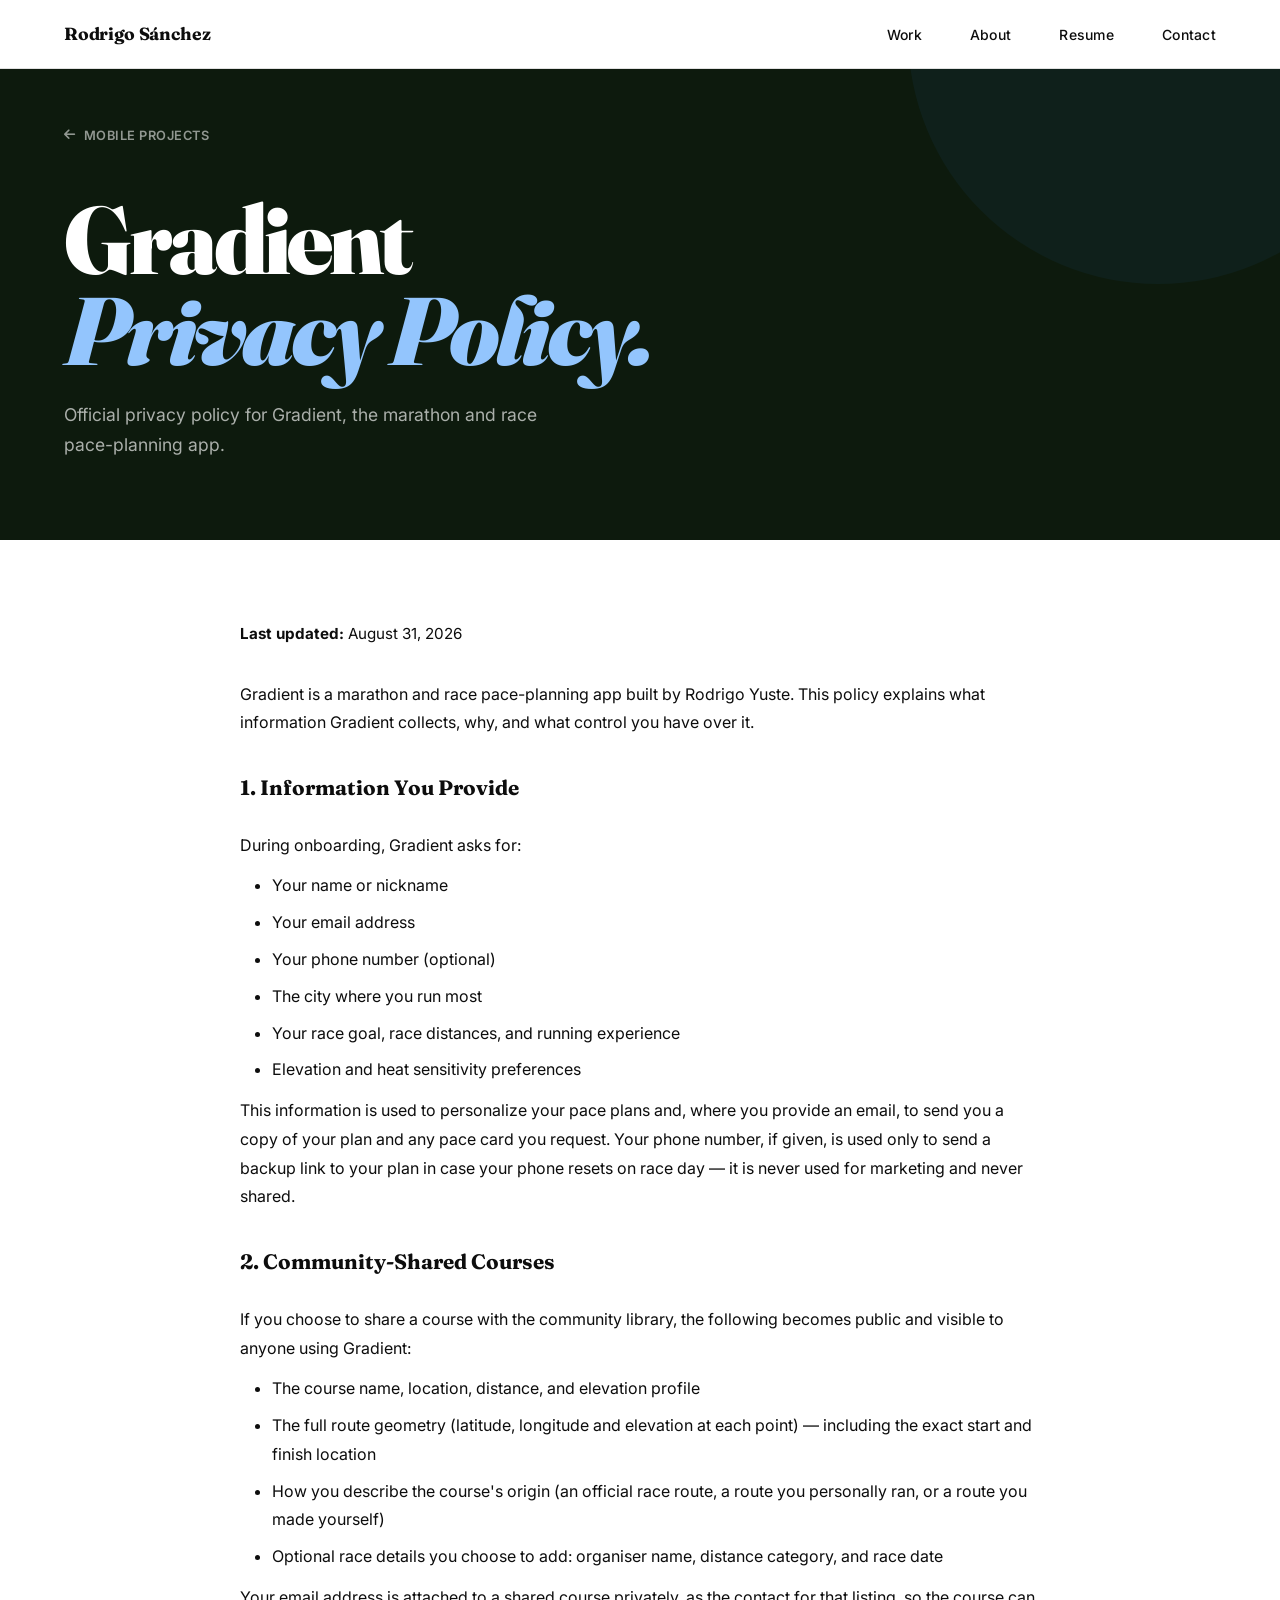
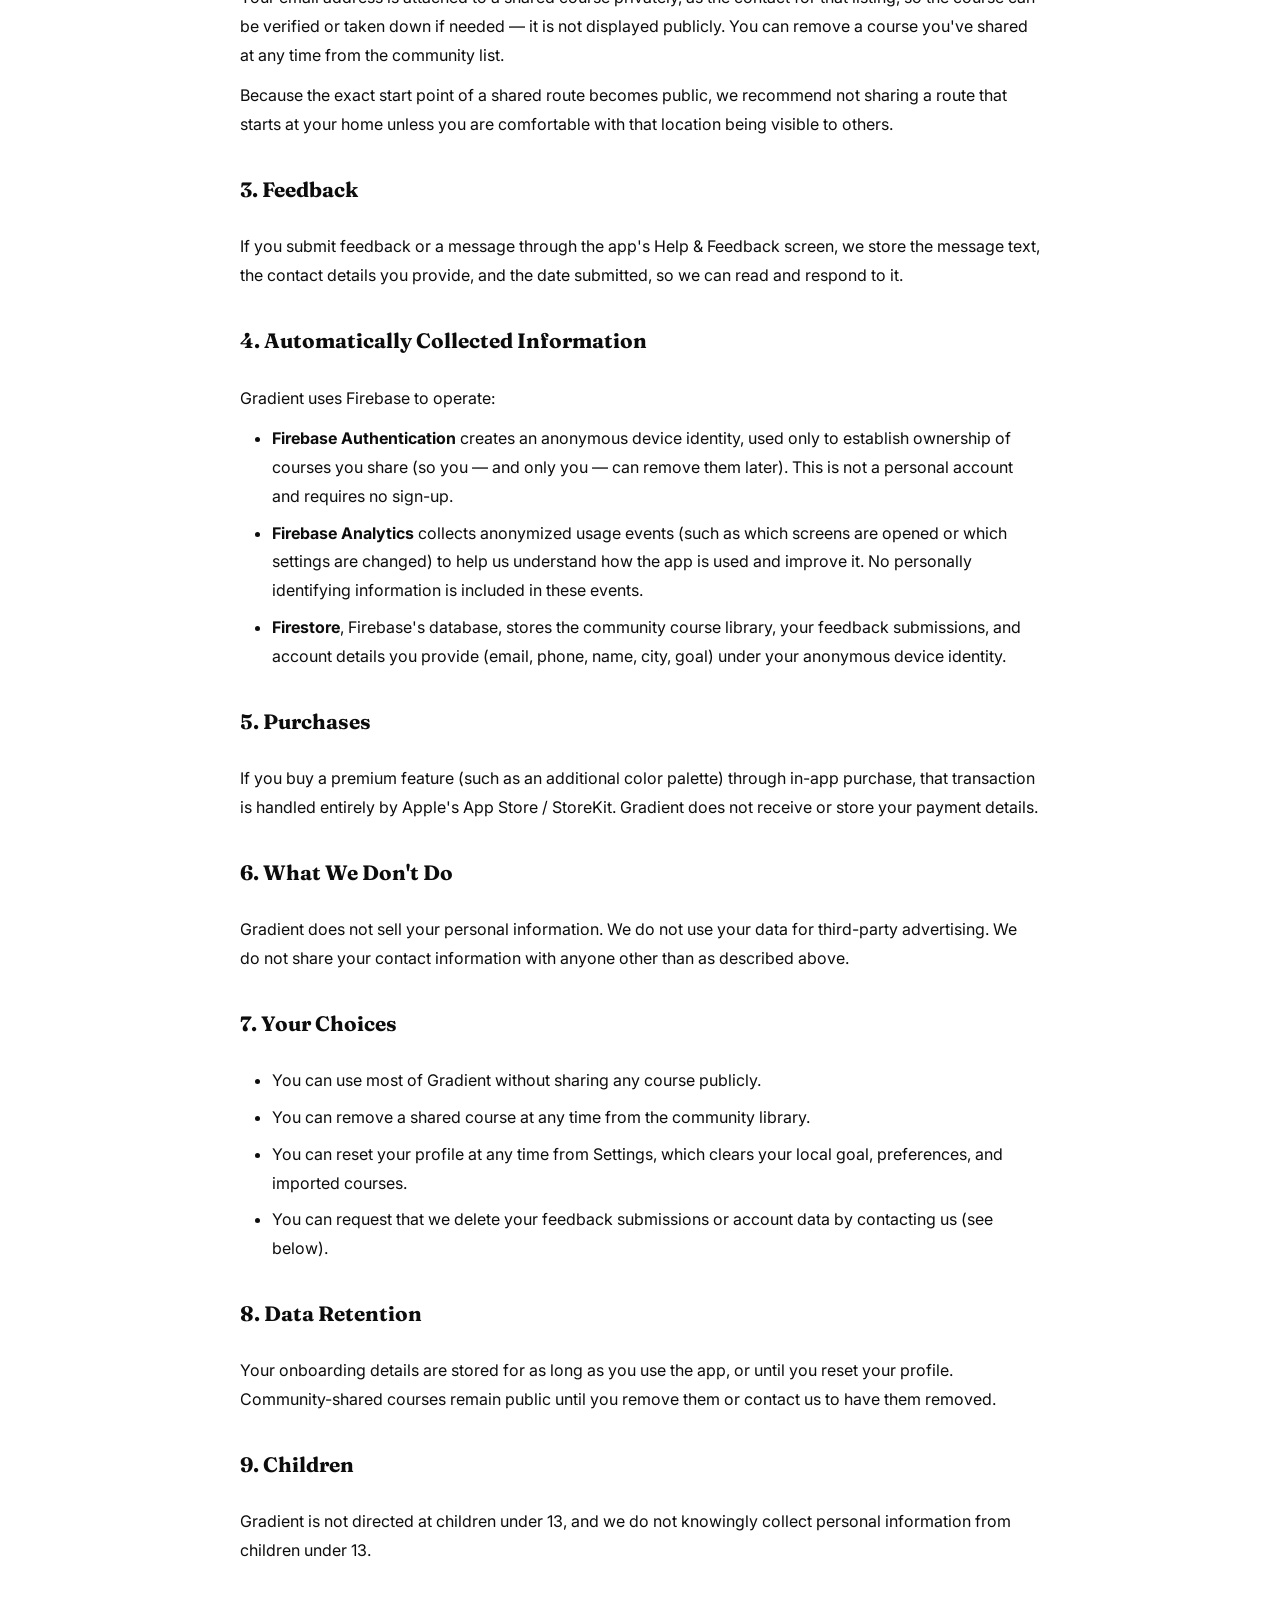
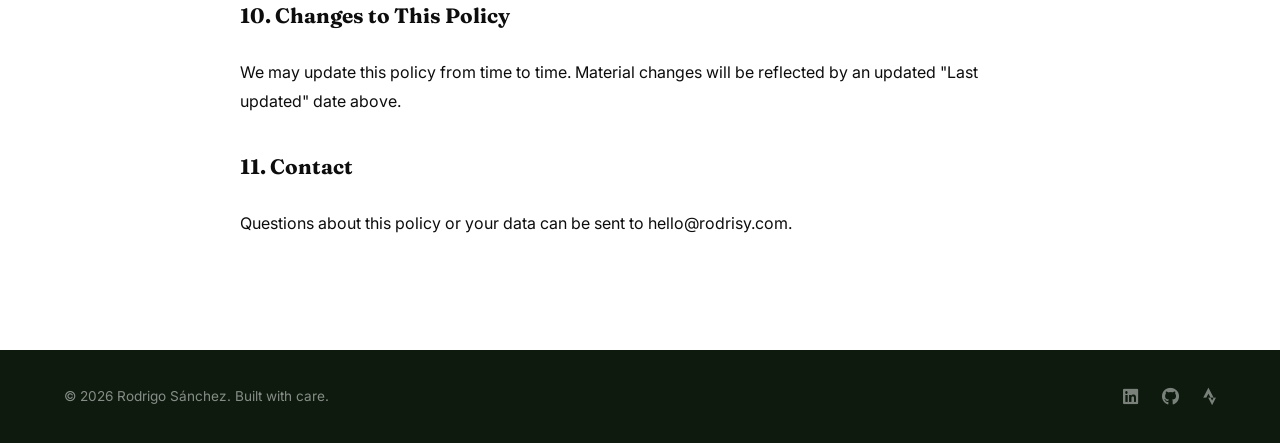
==== gradient-privacy-policy/index.html @ 5434b086 "Add Gradient privacy policy and terms of service pages" ====
<!DOCTYPE html>
<html lang="en">
<head>
    <meta charset="UTF-8">
    <meta name="viewport" content="width=device-width, initial-scale=1.0">
    <title>Rodrigo Sánchez — Gradient Privacy Policy</title>
    <link rel="icon" type="image/svg+xml" href="../img/favicon-r.svg">
    <meta name="description" content="Gradient privacy policy by Rodrigo Sánchez.">
    <link href="https://fonts.googleapis.com/css2?family=Fraunces:ital,wght@0,300;0,400;0,700;0,900;1,300;1,700&family=Inter:wght@400;500;600;700;800&display=swap" rel="stylesheet">
    <link rel="stylesheet" href="https://cdnjs.cloudflare.com/ajax/libs/font-awesome/6.4.0/css/all.min.css">
    <link rel="stylesheet" href="../css/styles.css">
    <style>
        .legal-content {
            max-width: 800px;
            margin: 0 auto;
            line-height: 1.8;
            color: var(--text-color);
        }

        .legal-section {
            margin-bottom: 2rem;
        }

        .legal-section h2 {
            font-family: "Fraunces", serif;
            font-size: 1.3rem;
            font-weight: 700;
            margin-bottom: 1rem;
            color: var(--primary-color);
            border-bottom: 1px solid var(--border-color);
            padding-bottom: 0.5rem;
        }

        .legal-section p {
            margin-bottom: 0.75rem;
        }

        .legal-section ul {
            margin-left: 2rem;
            margin-bottom: 0.75rem;
        }

        .legal-section li {
            margin-bottom: 0.5rem;
        }

        .legal-section a {
            color: var(--accent-color);
            text-decoration: none;
            border-bottom: 1px solid var(--accent-color);
        }

        .legal-section a:hover {
            opacity: 0.8;
        }

        .update-date {
            color: var(--text-muted);
            font-size: 0.95rem;
            margin-bottom: 2rem;
        }
    </style>
</head>
<body>

    <nav class="navbar light-nav" id="navbar">
        <div class="nav-container">
            <div class="nav-logo">
                <a href="../index.html">Rodrigo Sánchez</a>
            </div>
            <div class="nav-menu" id="navMenu">
                <ul class="nav-list">
                    <li><a href="../index.html#work">Work</a></li>
                    <li><a href="../index.html#about">About</a></li>
                    <li><a href="../files/resume.pdf" target="_blank">Resume</a></li>
                    <li><a href="../index.html#contact">Contact</a></li>
                </ul>
            </div>
            <div class="hamburger" id="hamburger">
                <span></span><span></span><span></span>
            </div>
        </div>
    </nav>

    <section class="page-hero mobile-hero">
        <div class="container">
            <a href="../mobile.html" class="page-hero-back">
                <i class="fas fa-arrow-left"></i> Mobile projects
            </a>
            <h1 class="page-hero-title">
                Gradient<br>
                <em>Privacy Policy.</em>
            </h1>
            <p class="page-hero-desc">Official privacy policy for Gradient, the marathon and race pace-planning app.</p>
        </div>
    </section>

    <section class="privacy-page">
        <div class="container">
            <div class="legal-content">
                <div class="update-date">
                    <strong>Last updated:</strong> August 31, 2026
                </div>

                <p style="margin-bottom: 2rem;">Gradient is a marathon and race pace-planning app built by Rodrigo Yuste. This policy explains what information Gradient collects, why, and what control you have over it.</p>

                <div class="legal-section">
                    <h2>1. Information You Provide</h2>
                    <p>During onboarding, Gradient asks for:</p>
                    <ul>
                        <li>Your name or nickname</li>
                        <li>Your email address</li>
                        <li>Your phone number (optional)</li>
                        <li>The city where you run most</li>
                        <li>Your race goal, race distances, and running experience</li>
                        <li>Elevation and heat sensitivity preferences</li>
                    </ul>
                    <p>This information is used to personalize your pace plans and, where you provide an email, to send you a copy of your plan and any pace card you request. Your phone number, if given, is used only to send a backup link to your plan in case your phone resets on race day — it is never used for marketing and never shared.</p>
                </div>

                <div class="legal-section">
                    <h2>2. Community-Shared Courses</h2>
                    <p>If you choose to share a course with the community library, the following becomes public and visible to anyone using Gradient:</p>
                    <ul>
                        <li>The course name, location, distance, and elevation profile</li>
                        <li>The full route geometry (latitude, longitude and elevation at each point) — including the exact start and finish location</li>
                        <li>How you describe the course's origin (an official race route, a route you personally ran, or a route you made yourself)</li>
                        <li>Optional race details you choose to add: organiser name, distance category, and race date</li>
                    </ul>
                    <p>Your email address is attached to a shared course privately, as the contact for that listing, so the course can be verified or taken down if needed — it is not displayed publicly. You can remove a course you've shared at any time from the community list.</p>
                    <p>Because the exact start point of a shared route becomes public, we recommend not sharing a route that starts at your home unless you are comfortable with that location being visible to others.</p>
                </div>

                <div class="legal-section">
                    <h2>3. Feedback</h2>
                    <p>If you submit feedback or a message through the app's Help & Feedback screen, we store the message text, the contact details you provide, and the date submitted, so we can read and respond to it.</p>
                </div>

                <div class="legal-section">
                    <h2>4. Automatically Collected Information</h2>
                    <p>Gradient uses Firebase to operate:</p>
                    <ul>
                        <li><strong>Firebase Authentication</strong> creates an anonymous device identity, used only to establish ownership of courses you share (so you — and only you — can remove them later). This is not a personal account and requires no sign-up.</li>
                        <li><strong>Firebase Analytics</strong> collects anonymized usage events (such as which screens are opened or which settings are changed) to help us understand how the app is used and improve it. No personally identifying information is included in these events.</li>
                        <li><strong>Firestore</strong>, Firebase's database, stores the community course library, your feedback submissions, and account details you provide (email, phone, name, city, goal) under your anonymous device identity.</li>
                    </ul>
                </div>

                <div class="legal-section">
                    <h2>5. Purchases</h2>
                    <p>If you buy a premium feature (such as an additional color palette) through in-app purchase, that transaction is handled entirely by Apple's App Store / StoreKit. Gradient does not receive or store your payment details.</p>
                </div>

                <div class="legal-section">
                    <h2>6. What We Don't Do</h2>
                    <p>Gradient does not sell your personal information. We do not use your data for third-party advertising. We do not share your contact information with anyone other than as described above.</p>
                </div>

                <div class="legal-section">
                    <h2>7. Your Choices</h2>
                    <ul>
                        <li>You can use most of Gradient without sharing any course publicly.</li>
                        <li>You can remove a shared course at any time from the community library.</li>
                        <li>You can reset your profile at any time from Settings, which clears your local goal, preferences, and imported courses.</li>
                        <li>You can request that we delete your feedback submissions or account data by contacting us (see below).</li>
                    </ul>
                </div>

                <div class="legal-section">
                    <h2>8. Data Retention</h2>
                    <p>Your onboarding details are stored for as long as you use the app, or until you reset your profile. Community-shared courses remain public until you remove them or contact us to have them removed.</p>
                </div>

                <div class="legal-section">
                    <h2>9. Children</h2>
                    <p>Gradient is not directed at children under 13, and we do not knowingly collect personal information from children under 13.</p>
                </div>

                <div class="legal-section">
                    <h2>10. Changes to This Policy</h2>
                    <p>We may update this policy from time to time. Material changes will be reflected by an updated "Last updated" date above.</p>
                </div>

                <div class="legal-section">
                    <h2>11. Contact</h2>
                    <p>Questions about this policy or your data can be sent to <a href="mailto:hello@rodrisy.com">hello@rodrisy.com</a>.</p>
                </div>
            </div>
        </div>
    </section>

    <footer class="footer">
        <div class="container">
            <div class="footer-content">
                <p>© 2026 Rodrigo Sánchez. Built with care.</p>
                <div class="footer-socials">
                    <a href="https://www.linkedin.com/in/rodrigo-sanchez-yuste/" target="_blank"><i class="fab fa-linkedin"></i></a>
                    <a href="https://github.com/rodrisy" target="_blank"><i class="fab fa-github"></i></a>
                    <a href="https://www.strava.com/athletes/40884787" target="_blank"><i class="fab fa-strava"></i></a>
                </div>
            </div>
        </div>
    </footer>

    <script src="../js/main.js"></script>
</body>
</html>
---- css/styles.css ----
/* ============================================
   RODRIGO SÁNCHEZ — Portfolio CSS
   ============================================ */

@import url('https://fonts.googleapis.com/css2?family=Fraunces:ital,wght@0,300;0,400;0,700;0,900;1,300;1,700&family=Inter:wght@400;500;600;700;800&display=swap');

:root {
    --color-bg: #ffffff;
    --color-text: #0d0d0d;
    --color-text-secondary: #555555;
    --color-accent: #16a34a;
    --color-accent-light: #dcfce7;
    --color-border: #e0e0e0;
    --color-hover: #f7f7f7;
    --color-dark: #0d1a0d;
    --color-forest: #1a2c1a;
    --color-forest-mid: #243824;
    --color-badge-done: #dcfce7;
    --color-badge-done-text: #15803d;
    --color-badge-wip: #fef3c7;
    --color-badge-wip-text: #b45309;

    --font-display: 'Fraunces', Georgia, serif;
    --font-body: 'Inter', -apple-system, BlinkMacSystemFont, 'Segoe UI', sans-serif;

    --spacing-xs: 0.25rem;
    --spacing-sm: 0.5rem;
    --spacing-md: 1rem;
    --spacing-lg: 1.5rem;
    --spacing-xl: 2rem;
    --spacing-2xl: 3rem;
    --spacing-3xl: 5rem;

    --shadow-sm: 0 1px 3px rgba(0,0,0,0.06);
    --shadow-md: 0 4px 12px rgba(0,0,0,0.1);
    --shadow-lg: 0 16px 40px rgba(0,0,0,0.14);

    --radius-sm: 0.375rem;
    --radius-md: 0.75rem;
    --radius-lg: 1.25rem;
    --radius-xl: 1.75rem;

    --transition: all 0.28s cubic-bezier(0.4, 0, 0.2, 1);
}

/* ── Reset ─────────────────────────────────── */
*, *::before, *::after { margin: 0; padding: 0; box-sizing: border-box; }
html { scroll-behavior: smooth; }
body {
    font-family: var(--font-body);
    background: var(--color-bg);
    color: var(--color-text);
    line-height: 1.65;
    -webkit-font-smoothing: antialiased;
}
a { color: inherit; text-decoration: none; transition: var(--transition); }
img { display: block; max-width: 100%; }

/* ── Layout ─────────────────────────────────── */
.container { max-width: 1200px; margin: 0 auto; padding: 0 var(--spacing-lg); }

/* ── Navigation ─────────────────────────────── */
.navbar {
    position: fixed;
    top: 0; left: 0; right: 0;
    z-index: 1000;
    transition: var(--transition);
    padding: 0;
}

.navbar.hero-nav {
    background: transparent;
}

.navbar.scrolled {
    background: rgba(13, 26, 13, 0.96);
    backdrop-filter: blur(12px);
    border-bottom: 1px solid rgba(255,255,255,0.08);
}

.navbar.light-nav {
    background: var(--color-bg);
    border-bottom: 1px solid var(--color-border);
}

.navbar.light-nav.scrolled {
    background: rgba(255,255,255,0.97);
    backdrop-filter: blur(12px);
    border-bottom: 1px solid var(--color-border);
    box-shadow: var(--shadow-sm);
}

.nav-container {
    max-width: 1200px;
    margin: 0 auto;
    padding: 0 var(--spacing-lg);
    display: flex;
    justify-content: space-between;
    align-items: center;
    height: 68px;
}

.nav-logo a {
    font-family: var(--font-display);
    font-size: 1.1rem;
    font-weight: 700;
    color: white;
    letter-spacing: -0.01em;
}

.light-nav .nav-logo a { color: var(--color-text); }

.nav-menu { display: flex; align-items: center; }

.nav-list {
    display: flex;
    gap: var(--spacing-2xl);
    list-style: none;
}

.nav-list a {
    font-size: 0.875rem;
    font-weight: 500;
    color: rgba(255,255,255,0.85);
    letter-spacing: 0.02em;
}

.light-nav .nav-list a { color: var(--color-text); }

.nav-list a:hover { color: white; opacity: 1; }
.light-nav .nav-list a:hover { color: var(--color-accent); }

.hamburger {
    display: none;
    flex-direction: column;
    cursor: pointer;
    gap: 5px;
}
.hamburger span {
    width: 24px;
    height: 2px;
    background: white;
    border-radius: 2px;
    transition: var(--transition);
    display: block;
}
.light-nav .hamburger span { background: var(--color-text); }
.hamburger.active span:nth-child(1) { transform: rotate(45deg) translate(5px, 5px); }
.hamburger.active span:nth-child(2) { opacity: 0; }
.hamburger.active span:nth-child(3) { transform: rotate(-45deg) translate(5px, -5px); }

/* ── Hero Section ────────────────────────────── */
.hero {
    position: relative;
    min-height: 100vh;
    display: flex;
    align-items: center;
    justify-content: center;
    overflow: hidden;
    background: var(--color-dark);
}

.hero-bg {
    position: absolute;
    inset: 0;
    background-image: url('https://images.squarespace-cdn.com/content/v1/676239f43af44467d9b590b9/ac38f839-066c-4d52-83f8-9aa0767206df/DSC02828.JPG');
    background-size: cover;
    background-position: center 30%;
    opacity: 0.45;
    z-index: 0;
}

.hero-overlay {
    position: absolute;
    inset: 0;
    background: linear-gradient(
        to bottom,
        rgba(13, 26, 13, 0.55) 0%,
        rgba(13, 26, 13, 0.2) 50%,
        rgba(13, 26, 13, 0.85) 100%
    );
    z-index: 1;
}

.hero-content {
    position: relative;
    z-index: 2;
    text-align: center;
    padding: var(--spacing-2xl) var(--spacing-lg);
    padding-top: 120px;
    max-width: 900px;
}

.hero-eyebrow {
    display: inline-block;
    font-size: 0.75rem;
    font-weight: 600;
    letter-spacing: 0.15em;
    text-transform: uppercase;
    color: var(--color-accent);
    background: rgba(22,163,74,0.15);
    border: 1px solid rgba(22,163,74,0.3);
    padding: 0.4rem 1rem;
    border-radius: 100px;
    margin-bottom: var(--spacing-xl);
}

.hero-title {
    font-family: var(--font-display);
    font-size: clamp(3.5rem, 9vw, 8rem);
    font-weight: 900;
    line-height: 0.95;
    color: white;
    letter-spacing: -0.03em;
    margin-bottom: var(--spacing-xl);
}

.hero-title em {
    font-style: italic;
    color: #86efac;
}

.hero-tagline {
    font-size: clamp(1rem, 2vw, 1.2rem);
    color: rgba(255,255,255,0.75);
    max-width: 540px;
    margin: 0 auto var(--spacing-xl);
    line-height: 1.7;
    font-weight: 400;
}

.hero-buttons {
    display: flex;
    gap: var(--spacing-md);
    justify-content: center;
    flex-wrap: wrap;
}

/* ── Marquee ─────────────────────────────────── */
.marquee-section {
    background: var(--color-accent);
    overflow: hidden;
    padding: 0;
    border-top: 1px solid rgba(255,255,255,0.1);
}

.marquee-track {
    display: flex;
    white-space: nowrap;
    animation: marquee 22s linear infinite;
}

.marquee-track:hover { animation-play-state: paused; }

.marquee-content {
    display: flex;
    align-items: center;
    gap: 0;
    flex-shrink: 0;
}

.marquee-item {
    font-family: var(--font-body);
    font-size: 0.85rem;
    font-weight: 700;
    letter-spacing: 0.12em;
    text-transform: uppercase;
    color: white;
    padding: 0.9rem 2.5rem;
    white-space: nowrap;
}

.marquee-dot {
    color: rgba(255,255,255,0.5);
    font-size: 0.5rem;
    padding: 0 0.5rem 0 0;
}

@keyframes marquee {
    0%   { transform: translateX(0); }
    100% { transform: translateX(-50%); }
}

/* ── Buttons ─────────────────────────────────── */
.btn {
    display: inline-flex;
    align-items: center;
    gap: 0.5rem;
    padding: 0.8rem 1.75rem;
    border-radius: var(--radius-md);
    font-weight: 600;
    font-size: 0.9rem;
    border: none;
    cursor: pointer;
    transition: var(--transition);
    white-space: nowrap;
    font-family: var(--font-body);
}

.btn-primary {
    background: var(--color-accent);
    color: white;
    box-shadow: 0 4px 14px rgba(22,163,74,0.35);
}
.btn-primary:hover {
    background: #15803d;
    transform: translateY(-2px);
    box-shadow: 0 8px 24px rgba(22,163,74,0.4);
    color: white;
}

.btn-ghost {
    background: rgba(255,255,255,0.12);
    color: white;
    border: 1px solid rgba(255,255,255,0.25);
    backdrop-filter: blur(8px);
}
.btn-ghost:hover {
    background: rgba(255,255,255,0.2);
    color: white;
    transform: translateY(-2px);
}

.btn-outline {
    background: transparent;
    color: var(--color-text);
    border: 2px solid var(--color-text);
}
.btn-outline:hover {
    background: var(--color-text);
    color: white;
    transform: translateY(-2px);
}

/* ── Category Section (homepage) ────────────── */
.categories-section {
    padding: var(--spacing-3xl) 0;
    background: var(--color-bg);
}

.section-label {
    display: inline-block;
    font-size: 0.75rem;
    font-weight: 700;
    letter-spacing: 0.15em;
    text-transform: uppercase;
    color: var(--color-accent);
    margin-bottom: var(--spacing-lg);
}

.section-title {
    font-family: var(--font-display);
    font-size: clamp(2rem, 5vw, 3.5rem);
    font-weight: 900;
    line-height: 1.05;
    letter-spacing: -0.03em;
    margin-bottom: var(--spacing-lg);
}

.section-sub {
    font-size: 1.05rem;
    color: var(--color-text-secondary);
    max-width: 520px;
    line-height: 1.7;
    margin-bottom: var(--spacing-3xl);
}

.categories-grid {
    display: grid;
    grid-template-columns: repeat(2, 1fr);
    gap: var(--spacing-xl);
}

.category-card {
    display: block;
    border: 1.5px solid var(--color-border);
    border-radius: var(--radius-xl);
    padding: var(--spacing-2xl);
    transition: var(--transition);
    position: relative;
    overflow: hidden;
    background: white;
    color: var(--color-text);
}

.category-card::before {
    content: '';
    position: absolute;
    inset: 0;
    opacity: 0;
    transition: var(--transition);
    border-radius: inherit;
}

.category-card.mobile::before  { background: linear-gradient(135deg, rgba(59,130,246,0.06), transparent); }
.category-card.web::before     { background: linear-gradient(135deg, rgba(168,85,247,0.06), transparent); }
.category-card.research::before{ background: linear-gradient(135deg, rgba(249,115,22,0.06), transparent); }
.category-card.tools::before   { background: linear-gradient(135deg, rgba(20,184,166,0.06), transparent); }

.category-card:hover {
    border-color: var(--color-accent);
    transform: translateY(-4px);
    box-shadow: var(--shadow-lg);
}
.category-card:hover::before { opacity: 1; }

.category-emoji {
    font-size: 2.5rem;
    margin-bottom: var(--spacing-lg);
    display: block;
}

.category-title {
    font-family: var(--font-display);
    font-size: 1.6rem;
    font-weight: 700;
    margin-bottom: var(--spacing-sm);
    letter-spacing: -0.02em;
}

.category-count {
    font-size: 0.8rem;
    font-weight: 600;
    color: var(--color-accent);
    background: var(--color-accent-light);
    padding: 0.2rem 0.6rem;
    border-radius: 100px;
    display: inline-block;
    margin-bottom: var(--spacing-md);
}

.category-desc {
    color: var(--color-text-secondary);
    font-size: 0.95rem;
    line-height: 1.65;
    margin-bottom: var(--spacing-lg);
}

.category-arrow {
    display: inline-flex;
    align-items: center;
    gap: 0.5rem;
    font-size: 0.875rem;
    font-weight: 600;
    color: var(--color-accent);
    transition: var(--transition);
}
.category-card:hover .category-arrow { gap: 0.75rem; }

/* ── About Section (dark) ─────────────────── */
.about-dark {
    background: var(--color-forest);
    padding: var(--spacing-3xl) 0;
    color: white;
}

.about-dark-inner {
    display: grid;
    grid-template-columns: 1fr 1fr;
    gap: var(--spacing-3xl);
    align-items: center;
}

.about-dark-text .section-label { color: #86efac; }

.about-dark-title {
    font-family: var(--font-display);
    font-size: clamp(2.5rem, 6vw, 5rem);
    font-weight: 900;
    line-height: 1.0;
    letter-spacing: -0.03em;
    color: white;
    margin-bottom: var(--spacing-2xl);
}

.about-dark-title em {
    font-style: italic;
    color: #86efac;
}

.about-bio p {
    color: rgba(255,255,255,0.72);
    font-size: 1.05rem;
    line-height: 1.8;
    margin-bottom: var(--spacing-lg);
}

.about-bio p strong { color: white; font-weight: 700; }

.pills-row {
    display: flex;
    flex-wrap: wrap;
    gap: 0.5rem;
    margin-top: var(--spacing-lg);
}

.pill-dark {
    background: rgba(255,255,255,0.08);
    border: 1px solid rgba(255,255,255,0.15);
    color: rgba(255,255,255,0.85);
    padding: 0.4rem 0.9rem;
    border-radius: 100px;
    font-size: 0.8rem;
    font-weight: 600;
    transition: var(--transition);
}
.pill-dark:hover {
    background: rgba(22,163,74,0.25);
    border-color: rgba(22,163,74,0.4);
    color: #86efac;
}

/* About dark — two-photo column */
.about-dark-photos {
    display: grid;
    grid-template-rows: 1fr auto;
    gap: var(--spacing-md);
}

.about-photo-main {
    width: 100%;
    border-radius: var(--radius-xl);
    box-shadow: 0 24px 60px rgba(0,0,0,0.4);
    object-fit: cover;
    aspect-ratio: 4/5;
}

.about-photo-secondary {
    width: 100%;
    border-radius: var(--radius-xl);
    box-shadow: 0 16px 40px rgba(0,0,0,0.35);
    object-fit: cover;
    aspect-ratio: 16/9;
    object-position: center 40%;
}

.about-stat-bar {
    margin-top: var(--spacing-2xl);
    display: grid;
    grid-template-columns: repeat(4, 1fr);
    gap: var(--spacing-lg);
}

.about-stat {
    text-align: center;
}

.about-stat-num {
    font-family: var(--font-display);
    font-size: 2.5rem;
    font-weight: 900;
    color: white;
    line-height: 1;
    display: block;
}

.about-stat-label {
    font-size: 0.75rem;
    color: rgba(255,255,255,0.5);
    letter-spacing: 0.08em;
    text-transform: uppercase;
    margin-top: 0.25rem;
    display: block;
}

/* ── Contact Section ─────────────────────── */
.contact {
    padding: var(--spacing-3xl) 0;
    background: var(--color-bg);
}

.contact-grid {
    display: grid;
    grid-template-columns: repeat(auto-fit, minmax(240px, 1fr));
    gap: var(--spacing-lg);
    margin-top: var(--spacing-2xl);
}

.contact-card {
    display: flex;
    align-items: center;
    gap: var(--spacing-md);
    padding: var(--spacing-xl);
    background: white;
    border: 1.5px solid var(--color-border);
    border-radius: var(--radius-lg);
    transition: var(--transition);
    color: var(--color-text);
}

.contact-card:hover {
    border-color: var(--color-accent);
    box-shadow: var(--shadow-lg);
    transform: translateY(-4px);
}

.contact-icon {
    display: flex;
    align-items: center;
    justify-content: center;
    width: 48px;
    height: 48px;
    background: var(--color-accent-light);
    border-radius: var(--radius-md);
    color: var(--color-accent);
    font-size: 1.4rem;
    flex-shrink: 0;
}

.contact-info h3 { font-size: 0.95rem; font-weight: 700; margin-bottom: 0.2rem; }
.contact-info p { color: var(--color-text-secondary); font-size: 0.8rem; }

.contact-arrow {
    color: var(--color-accent);
    margin-left: auto;
    opacity: 0;
    transform: translateX(-6px);
    transition: var(--transition);
}
.contact-card:hover .contact-arrow { opacity: 1; transform: translateX(0); }

/* ── Footer ──────────────────────────────── */
.footer {
    background: var(--color-dark);
    padding: var(--spacing-xl) 0;
    color: rgba(255,255,255,0.5);
}

.footer-content {
    display: flex;
    justify-content: space-between;
    align-items: center;
    flex-wrap: wrap;
    gap: var(--spacing-lg);
}

.footer-content p { font-size: 0.85rem; }

.footer-socials {
    display: flex;
    gap: var(--spacing-lg);
    font-size: 1.1rem;
}

.footer-socials a {
    color: rgba(255,255,255,0.45);
    transition: var(--transition);
}
.footer-socials a:hover { color: #86efac; }

/* ── Page Header (sub-pages) ─────────────── */
.page-hero {
    background: var(--color-dark);
    padding: 120px 0 var(--spacing-3xl);
    color: white;
    position: relative;
    overflow: hidden;
}

.page-hero::before {
    content: '';
    position: absolute;
    top: -40%;
    right: -10%;
    width: 500px;
    height: 500px;
    border-radius: 50%;
    opacity: 0.06;
    z-index: 0;
}

.page-hero.mobile-hero::before  { background: #3b82f6; }
.page-hero.web-hero::before     { background: #a855f7; }
.page-hero.research-hero::before{ background: #f97316; }
.page-hero.tools-hero::before   { background: #14b8a6; }

.page-hero .container { position: relative; z-index: 1; }

.page-hero-back {
    display: inline-flex;
    align-items: center;
    gap: 0.5rem;
    font-size: 0.8rem;
    font-weight: 600;
    color: rgba(255,255,255,0.55);
    margin-bottom: var(--spacing-2xl);
    letter-spacing: 0.04em;
    text-transform: uppercase;
    transition: var(--transition);
}
.page-hero-back:hover { color: white; }

.page-hero-title {
    font-family: var(--font-display);
    font-size: clamp(3rem, 8vw, 6rem);
    font-weight: 900;
    line-height: 0.95;
    letter-spacing: -0.04em;
    color: white;
    margin-bottom: var(--spacing-lg);
}

.page-hero-title em {
    font-style: italic;
    display: block;
}

.page-hero.mobile-hero  .page-hero-title em { color: #93c5fd; }
.page-hero.web-hero     .page-hero-title em { color: #d8b4fe; }
.page-hero.research-hero .page-hero-title em{ color: #fdba74; }
.page-hero.tools-hero   .page-hero-title em { color: #5eead4; }

.page-hero-desc {
    font-size: 1.1rem;
    color: rgba(255,255,255,0.65);
    max-width: 520px;
    line-height: 1.7;
}

/* ── Full-width Project Cards (sub-pages) ── */
.projects-list {
    padding: var(--spacing-3xl) 0;
}

.project-feature {
    display: grid;
    grid-template-columns: 1fr 1fr;
    gap: var(--spacing-3xl);
    align-items: center;
    padding: var(--spacing-3xl) 0;
    border-bottom: 1px solid var(--color-border);
}

.project-feature:last-child { border-bottom: none; }

.project-feature.flip { direction: rtl; }
.project-feature.flip > * { direction: ltr; }

.project-visual {
    border-radius: var(--radius-xl);
    overflow: hidden;
    aspect-ratio: 16/10;
    position: relative;
    flex-shrink: 0;
}

.project-visual-inner {
    width: 100%;
    height: 100%;
    display: flex;
    align-items: center;
    justify-content: center;
    font-size: 4rem;
    position: relative;
}

/* Category color gradients for project visuals */
.project-feature[data-cat="mobile"]   .project-visual-inner { background: linear-gradient(135deg, #1e3a5f, #2563eb); }
.project-feature[data-cat="web"]      .project-visual-inner { background: linear-gradient(135deg, #3b1a5a, #9333ea); }
.project-feature[data-cat="research"] .project-visual-inner { background: linear-gradient(135deg, #5a2800, #ea580c); }
.project-feature[data-cat="tools"]    .project-visual-inner { background: linear-gradient(135deg, #0d3b38, #0d9488); }

.project-visual-img {
    width: 100%;
    height: 100%;
    object-fit: cover;
    position: absolute;
    inset: 0;
}

.project-visual-img.padded-img {
    inset: 20px;
    width: calc(100% - 40px);
    height: calc(100% - 40px);
    border-radius: calc(var(--radius-xl) - 12px);
}

.privacy-actions {
    display: flex;
    gap: 0.9rem;
    flex-wrap: wrap;
    margin-top: 1.5rem;
}

.privacy-page {
    padding: var(--spacing-3xl) 0;
}

.privacy-card {
    background: white;
    border: 1px solid var(--color-border);
    border-radius: var(--radius-xl);
    overflow: hidden;
    box-shadow: var(--shadow-soft);
}

.privacy-frame {
    width: 100%;
    min-height: 1000px;
    border: 0;
    display: block;
    background: #f8fafc;
}

.privacy-fallback {
    padding: 1.25rem 1.5rem 1.5rem;
    border-top: 1px solid var(--color-border);
    display: flex;
    justify-content: space-between;
    align-items: center;
    gap: 1rem;
    flex-wrap: wrap;
}

.privacy-fallback p {
    margin: 0;
    color: var(--color-muted);
}

.project-info { padding: var(--spacing-lg) 0; }

.project-badges {
    display: flex;
    align-items: center;
    gap: var(--spacing-sm);
    flex-wrap: wrap;
    margin-bottom: var(--spacing-lg);
}

.badge {
    display: inline-flex;
    align-items: center;
    gap: 0.3rem;
    padding: 0.3rem 0.75rem;
    border-radius: 100px;
    font-size: 0.75rem;
    font-weight: 700;
    letter-spacing: 0.02em;
}

.badge-done {
    background: var(--color-badge-done);
    color: var(--color-badge-done-text);
}

.badge-wip {
    background: var(--color-badge-wip);
    color: var(--color-badge-wip-text);
}

.badge-category {
    background: #f3f3f3;
    color: var(--color-text);
}

.project-number {
    font-family: var(--font-display);
    font-size: 0.75rem;
    font-weight: 700;
    letter-spacing: 0.1em;
    color: var(--color-text-secondary);
    text-transform: uppercase;
    margin-bottom: var(--spacing-md);
}

.project-title {
    font-family: var(--font-display);
    font-size: clamp(1.8rem, 4vw, 3rem);
    font-weight: 900;
    letter-spacing: -0.03em;
    line-height: 1.05;
    margin-bottom: var(--spacing-lg);
}

.project-desc {
    font-size: 1rem;
    color: var(--color-text-secondary);
    line-height: 1.75;
    margin-bottom: var(--spacing-lg);
}

.project-tags {
    display: flex;
    gap: 0.4rem;
    flex-wrap: wrap;
    margin-bottom: var(--spacing-xl);
}

.tag {
    display: inline-block;
    background: #f0f0f0;
    color: var(--color-text);
    padding: 0.35rem 0.75rem;
    border-radius: var(--radius-sm);
    font-size: 0.78rem;
    font-weight: 600;
}

.project-actions {
    display: flex;
    gap: var(--spacing-sm);
    flex-wrap: wrap;
}

.btn-action {
    display: inline-flex;
    align-items: center;
    gap: 0.4rem;
    padding: 0.6rem 1.1rem;
    border: 1.5px solid var(--color-border);
    background: transparent;
    color: var(--color-text);
    border-radius: var(--radius-md);
    font-size: 0.82rem;
    font-weight: 600;
    cursor: pointer;
    transition: var(--transition);
}

.btn-action:hover {
    border-color: var(--color-accent);
    color: var(--color-accent);
    background: rgba(22,163,74,0.05);
}

.btn-action.primary-action {
    background: var(--color-accent);
    color: white;
    border-color: var(--color-accent);
}
.btn-action.primary-action:hover {
    background: #15803d;
    color: white;
    border-color: #15803d;
}

.disabled-action,
.disabled-action:hover {
    cursor: not-allowed;
    opacity: 0.72;
    pointer-events: none;
    filter: grayscale(0.15);
}

.unavailable-visual {
    width: 100%;
    height: 100%;
    display: flex;
    flex-direction: column;
    align-items: center;
    justify-content: center;
    gap: 0.75rem;
    background: linear-gradient(135deg, rgba(255,255,255,0.16), rgba(255,255,255,0.04));
    color: rgba(255,255,255,0.88);
    font-size: 1rem;
    font-weight: 700;
    letter-spacing: 0.03em;
    text-transform: uppercase;
}

.unavailable-visual i {
    font-size: 2rem;
}

/* ── All-projects grid (compact, for homepage) ──*/
.projects-compact {
    padding: var(--spacing-3xl) 0;
    background: #fafafa;
}

.projects-grid {
    display: grid;
    grid-template-columns: repeat(auto-fill, minmax(300px, 1fr));
    gap: var(--spacing-xl);
}

.project-card {
    background: white;
    border: 1.5px solid var(--color-border);
    border-radius: var(--radius-lg);
    overflow: hidden;
    transition: var(--transition);
    display: flex;
    flex-direction: column;
}

.project-card:hover {
    border-color: var(--color-accent);
    box-shadow: var(--shadow-lg);
    transform: translateY(-4px);
}

.project-card.hidden { display: none; }

.card-visual {
    aspect-ratio: 16/9;
    display: flex;
    align-items: center;
    justify-content: center;
    font-size: 2.5rem;
    position: relative;
    overflow: hidden;
}

.card-body { padding: var(--spacing-xl); flex: 1; display: flex; flex-direction: column; }

.card-badges {
    display: flex;
    gap: 0.4rem;
    flex-wrap: wrap;
    margin-bottom: var(--spacing-md);
}

.card-body h3 {
    font-family: var(--font-display);
    font-size: 1.3rem;
    font-weight: 700;
    letter-spacing: -0.02em;
    margin-bottom: var(--spacing-sm);
}

.card-description {
    color: var(--color-text-secondary);
    font-size: 0.9rem;
    line-height: 1.65;
    flex: 1;
    margin-bottom: var(--spacing-lg);
}

.card-tags {
    display: flex;
    gap: 0.4rem;
    flex-wrap: wrap;
    margin-bottom: var(--spacing-lg);
}

.card-buttons {
    display: flex;
    gap: 0.5rem;
    flex-wrap: wrap;
    padding-top: var(--spacing-md);
    border-top: 1px solid var(--color-border);
}

/* ── Filter Tabs ─────────────────────────── */
.filter-tabs {
    display: flex;
    gap: var(--spacing-sm);
    justify-content: center;
    margin-bottom: var(--spacing-2xl);
    flex-wrap: wrap;
}

.filter-btn {
    padding: 0.5rem 1.25rem;
    border: 1.5px solid var(--color-border);
    background: transparent;
    color: var(--color-text);
    border-radius: var(--radius-md);
    font-weight: 600;
    font-size: 0.875rem;
    cursor: pointer;
    transition: var(--transition);
    font-family: var(--font-body);
}

.filter-btn:hover { border-color: var(--color-accent); color: var(--color-accent); }

.filter-btn.active {
    background: var(--color-accent);
    color: white;
    border-color: var(--color-accent);
}

/* ── Responsive ──────────────────────────── */
@media (max-width: 900px) {
    .categories-grid { grid-template-columns: 1fr; }
    .about-dark-inner { grid-template-columns: 1fr; }
    .about-dark-photos { order: -1; grid-template-rows: auto auto; }
    .about-photo-main { aspect-ratio: 3/2; }
    .about-photo-secondary { aspect-ratio: 16/7; }
    .about-stat-bar { grid-template-columns: repeat(2, 1fr); }
    .project-feature { grid-template-columns: 1fr; }
    .project-feature.flip { direction: ltr; }
}

@media (max-width: 768px) {
    .nav-menu {
        display: none;
        position: absolute;
        top: 68px;
        left: 0; right: 0;
        background: var(--color-dark);
        flex-direction: column;
        padding: var(--spacing-lg);
        border-bottom: 1px solid rgba(255,255,255,0.08);
    }

    .light-nav .nav-menu {
        background: var(--color-bg);
        border-bottom: 1px solid var(--color-border);
    }

    .nav-menu.active { display: flex; }
    .nav-list { flex-direction: column; gap: var(--spacing-lg); }
    .hamburger { display: flex; }

    .hero-title { font-size: 3rem; }
    .hero-buttons { flex-direction: column; align-items: center; }
    .btn { width: 100%; max-width: 300px; justify-content: center; }
    .categories-grid { grid-template-columns: 1fr; gap: var(--spacing-lg); }
    .projects-grid { grid-template-columns: 1fr; }
    .contact-grid { grid-template-columns: 1fr; }
    .footer-content { flex-direction: column; text-align: center; }
    .project-feature { gap: var(--spacing-2xl); }
    .privacy-fallback { justify-content: center; text-align: center; }
    .privacy-frame { min-height: 72vh; }
}

@media (max-width: 480px) {
    .container { padding: 0 var(--spacing-md); }
    .hero-title { font-size: 2.5rem; }
    .page-hero-title { font-size: 2.5rem; }
    .section-title { font-size: 2rem; }
    .about-dark-title { font-size: 2.5rem; }
    .project-title { font-size: 2rem; }
    .about-stat-bar { grid-template-columns: repeat(2, 1fr); gap: var(--spacing-md); }
    .about-stat-num { font-size: 2rem; }
}

/* ── Timeline ────────────────────────────── */
.timeline-section {
    background: var(--color-forest-mid);
    padding: var(--spacing-2xl) var(--spacing-lg);
    width: 100%;
}

.timeline-label {
    font-size: 0.7rem;
    font-weight: 700;
    letter-spacing: 0.15em;
    text-transform: uppercase;
    color: rgba(255,255,255,0.4);
    text-align: center;
    margin-bottom: var(--spacing-2xl);
}

/* On desktop: scroll wrapper is just a flex container — no overflow scroll */
.timeline-scroll {
    width: 100%;
    overflow-x: auto;
    -webkit-overflow-scrolling: touch;
    scrollbar-width: none;
}
.timeline-scroll::-webkit-scrollbar { display: none; }

.timeline-track {
    display: flex;
    align-items: center;
    justify-content: center;
    width: 100%;
    padding: 1rem var(--spacing-lg) 0.5rem;
    gap: 0;
}

.timeline-stop {
    display: flex;
    flex-direction: column;
    align-items: center;
    gap: 0.5rem;
    flex: 1;
    min-width: 52px;
    max-width: 90px;
    cursor: default;
    position: relative;
}

/* Tooltip on hover */
.timeline-stop::after {
    content: attr(data-city);
    position: absolute;
    bottom: calc(100% + 18px);
    left: 50%;
    transform: translateX(-50%) translateY(6px);
    background: rgba(13,26,13,0.95);
    color: #86efac;
    font-size: 0.7rem;
    font-weight: 700;
    white-space: nowrap;
    padding: 0.3rem 0.65rem;
    border-radius: 6px;
    border: 1px solid rgba(134,239,172,0.2);
    opacity: 0;
    pointer-events: none;
    transition: opacity 0.18s ease, transform 0.18s ease;
    letter-spacing: 0.04em;
}

.timeline-stop:hover::after {
    opacity: 1;
    transform: translateX(-50%) translateY(0);
}

.timeline-flag {
    font-size: 1.6rem;
    line-height: 1;
    display: block;
    transition: transform 0.28s cubic-bezier(0.34, 1.56, 0.64, 1),
                filter 0.28s ease;
    will-change: transform;
}

.timeline-stop:hover .timeline-flag {
    transform: scale(1.9) translateY(-6px);
    filter: drop-shadow(0 8px 14px rgba(0,0,0,0.55));
}

.timeline-stop.current .timeline-flag {
    filter: drop-shadow(0 0 10px rgba(134,239,172,0.7));
}

.timeline-dot {
    width: 9px;
    height: 9px;
    border-radius: 50%;
    background: rgba(255,255,255,0.18);
    border: 2px solid rgba(255,255,255,0.1);
    transition: background 0.2s, border-color 0.2s, box-shadow 0.2s, transform 0.2s;
    flex-shrink: 0;
}

.timeline-stop:hover .timeline-dot {
    background: white;
    border-color: rgba(255,255,255,0.5);
    transform: scale(1.35);
}

.timeline-stop.current .timeline-dot {
    background: var(--color-accent);
    border-color: #86efac;
    box-shadow: 0 0 0 5px rgba(22,163,74,0.18);
}

/* City label — always visible */
.timeline-city {
    font-size: 0.6rem;
    font-weight: 600;
    color: rgba(255,255,255,0.45);
    white-space: nowrap;
    transition: color 0.2s ease;
    letter-spacing: 0.03em;
    text-transform: uppercase;
    line-height: 1;
}

.timeline-stop:hover .timeline-city {
    color: rgba(255,255,255,0.9);
}

.timeline-stop.current .timeline-city {
    color: #86efac;
    font-weight: 700;
}

/* The line between stops */
.timeline-arrow {
    flex: 1;
    min-width: 8px;
    height: 1px;
    background: linear-gradient(to right, rgba(255,255,255,0.06), rgba(255,255,255,0.18), rgba(255,255,255,0.06));
    flex-shrink: 1;
    position: relative;
    top: -14px;
    align-self: flex-start;
    margin-top: 28px;
}

/* ── Spotlight (featured project on category pages) ── */
.spotlight {
    padding: var(--spacing-3xl) 0;
}

.spotlight.mobile-page   { background: linear-gradient(160deg, #0e1f40 0%, #0d1a0d 100%); }
.spotlight.web-page      { background: linear-gradient(160deg, #1e0a38 0%, #0d1a0d 100%); }
.spotlight.research-page { background: linear-gradient(160deg, #3a1000 0%, #0d1a0d 100%); }
.spotlight.tools-page    { background: linear-gradient(160deg, #04302d 0%, #0d1a0d 100%); }

.spotlight-inner {
    display: grid;
    grid-template-columns: 1fr 1fr;
    gap: var(--spacing-3xl);
    align-items: center;
}

.spotlight-label {
    display: inline-flex;
    align-items: center;
    gap: 0.4rem;
    font-size: 0.72rem;
    font-weight: 700;
    letter-spacing: 0.12em;
    text-transform: uppercase;
    color: rgba(255,255,255,0.45);
    margin-bottom: var(--spacing-lg);
}

.spotlight-title {
    font-family: var(--font-display);
    font-size: clamp(2.2rem, 5vw, 3.8rem);
    font-weight: 900;
    line-height: 1.0;
    letter-spacing: -0.03em;
    color: white;
    margin-bottom: var(--spacing-lg);
}

.spotlight-title em {
    font-style: italic;
    display: block;
    color: #86efac;
}

.spotlight-desc {
    font-size: 1rem;
    color: rgba(255,255,255,0.65);
    line-height: 1.75;
    margin-bottom: var(--spacing-lg);
    max-width: 480px;
}

.spotlight-visual {
    border-radius: var(--radius-xl);
    overflow: hidden;
    aspect-ratio: 4/3;
}

.spotlight-visual-inner {
    width: 100%;
    height: 100%;
    display: flex;
    align-items: center;
    justify-content: center;
    font-size: 5rem;
    background: rgba(255,255,255,0.04);
    border: 1px solid rgba(255,255,255,0.08);
    border-radius: var(--radius-xl);
    position: relative;
}

.spotlight-img {
    width: 100%;
    height: 100%;
    object-fit: cover;
    position: absolute;
    inset: 0;
    border-radius: var(--radius-xl);
}

@media (max-width: 768px) {
    .spotlight-inner { grid-template-columns: 1fr; }
    .spotlight-visual { order: -1; aspect-ratio: 16/9; }
}

/* About photo placeholder */
.about-photo-placeholder {
    width: 100%;
}

/* ── Contact photo ────────────────────────── */
.contact-with-photo {
    display: grid;
    grid-template-columns: 1fr 420px;
    gap: var(--spacing-3xl);
    align-items: start;
}

.contact-photo-wrap {
    position: relative;
    border-radius: var(--radius-xl);
    overflow: hidden;
    aspect-ratio: 3/4;
}

.contact-photo {
    width: 100%;
    height: 100%;
    object-fit: cover;
    object-position: center top;
}

.contact-photo-caption {
    position: absolute;
    bottom: 0;
    left: 0; right: 0;
    background: linear-gradient(to top, rgba(13,26,13,0.9) 0%, transparent 100%);
    padding: var(--spacing-lg);
}

.contact-photo-caption p {
    font-size: 0.8rem;
    color: rgba(255,255,255,0.65);
    font-style: italic;
}

@media (max-width: 900px) {
    .contact-with-photo { grid-template-columns: 1fr; }
    .contact-photo-wrap { aspect-ratio: 16/9; }
    .contact-photo { object-position: center 30%; }
}

/* ── About Gallery ───────────────────────── */
.about-gallery {
    display: grid;
    grid-template-columns: 1fr 1fr;
    grid-template-rows: auto auto;
    gap: var(--spacing-md);
}

.about-gallery-img {
    width: 100%;
    border-radius: var(--radius-lg);
    object-fit: cover;
    box-shadow: 0 16px 40px rgba(0,0,0,0.35);
}

.about-gallery-img:first-child {
    grid-row: 1 / 3;
    aspect-ratio: 3/4;
}

.about-gallery-img:nth-child(2),
.about-gallery-img:nth-child(3) {
    aspect-ratio: 4/3;
}

/* Placeholder for missing images */
.img-placeholder {
    background: rgba(255,255,255,0.05);
    border: 2px dashed rgba(255,255,255,0.15);
    border-radius: var(--radius-lg);
    display: flex;
    align-items: center;
    justify-content: center;
    font-size: 0.75rem;
    color: rgba(255,255,255,0.3);
    text-align: center;
    padding: var(--spacing-lg);
}

/* ── Spotlight / Featured Project ────────── */
.spotlight {
    background: var(--color-dark);
    padding: var(--spacing-2xl) 0 var(--spacing-3xl);
    border-bottom: 1px solid rgba(255,255,255,0.06);
}

.spotlight-inner {
    display: grid;
    grid-template-columns: 1fr 1fr;
    gap: var(--spacing-3xl);
    align-items: center;
}

.spotlight-label {
    display: inline-flex;
    align-items: center;
    gap: 0.4rem;
    font-size: 0.72rem;
    font-weight: 700;
    letter-spacing: 0.15em;
    text-transform: uppercase;
    color: var(--color-accent);
    background: rgba(22,163,74,0.12);
    border: 1px solid rgba(22,163,74,0.25);
    padding: 0.35rem 0.9rem;
    border-radius: 100px;
    margin-bottom: var(--spacing-lg);
}

.spotlight-title {
    font-family: var(--font-display);
    font-size: clamp(2.5rem, 6vw, 5rem);
    font-weight: 900;
    letter-spacing: -0.04em;
    line-height: 0.95;
    color: white;
    margin-bottom: var(--spacing-xl);
}

.spotlight-title em {
    font-style: italic;
    display: block;
}

.mobile-hero   .spotlight-title em { color: #93c5fd; }
.web-hero      .spotlight-title em,
.web-page      .spotlight-title em { color: #d8b4fe; }
.research-hero .spotlight-title em,
.research-page .spotlight-title em { color: #fdba74; }
.tools-hero    .spotlight-title em,
.tools-page    .spotlight-title em { color: #5eead4; }

/* Konovia brand accent — orange, overrides the mobile-page default */
#konovia-spotlight .spotlight-title em { color: #fb923c; }
#konovia-spotlight .spotlight-label {
    color: #fb923c;
    background: rgba(251,146,60,0.12);
    border-color: rgba(251,146,60,0.25);
}
.project-feature.konovia .badge-category {
    background: rgba(251,146,60,0.12);
    color: #c2410c;
}
.project-feature.konovia .tag {
    background: rgba(251,146,60,0.12);
    color: #c2410c;
}

.spotlight-desc {
    font-size: 1.05rem;
    color: rgba(255,255,255,0.68);
    line-height: 1.75;
    margin-bottom: var(--spacing-xl);
    max-width: 500px;
}

.spotlight-visual {
    border-radius: var(--radius-xl);
    overflow: hidden;
    aspect-ratio: 16/10;
    position: relative;
}

.spotlight-visual-inner {
    width: 100%;
    height: 100%;
    display: flex;
    align-items: center;
    justify-content: center;
    font-size: 5rem;
}

.spotlight-img {
    position: absolute;
    inset: 0;
    width: 100%;
    height: 100%;
    object-fit: cover;
}

/* category colour gradients for spotlight */
.mobile-page   .spotlight-visual-inner { background: linear-gradient(135deg, #0f2447, #1d4ed8); }
.web-page      .spotlight-visual-inner { background: linear-gradient(135deg, #2e1050, #7c3aed); }
.research-page .spotlight-visual-inner { background: linear-gradient(135deg, #431407, #c2410c); }
.tools-page    .spotlight-visual-inner { background: linear-gradient(135deg, #042f2e, #0f766e); }

@media (max-width: 768px) {
    .spotlight-inner { grid-template-columns: 1fr; }
    .spotlight-title { font-size: 2.5rem; }
}
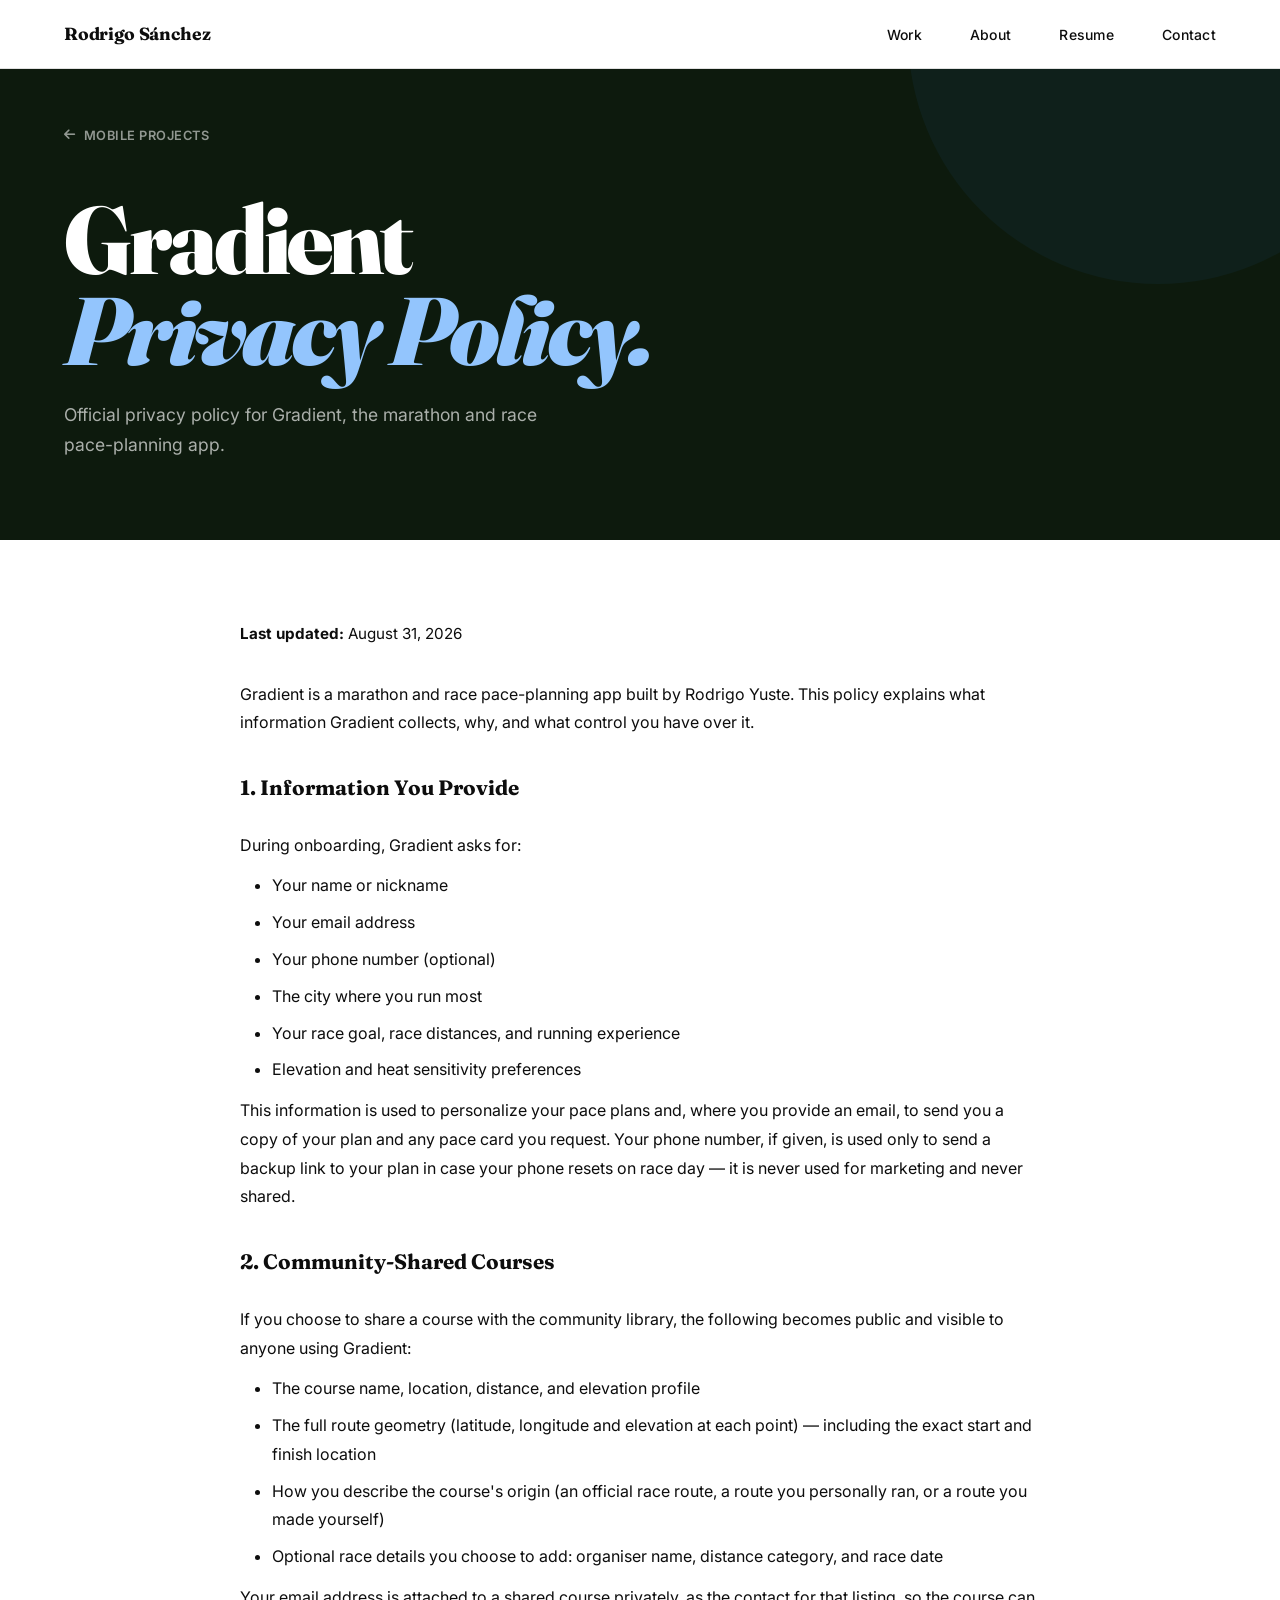
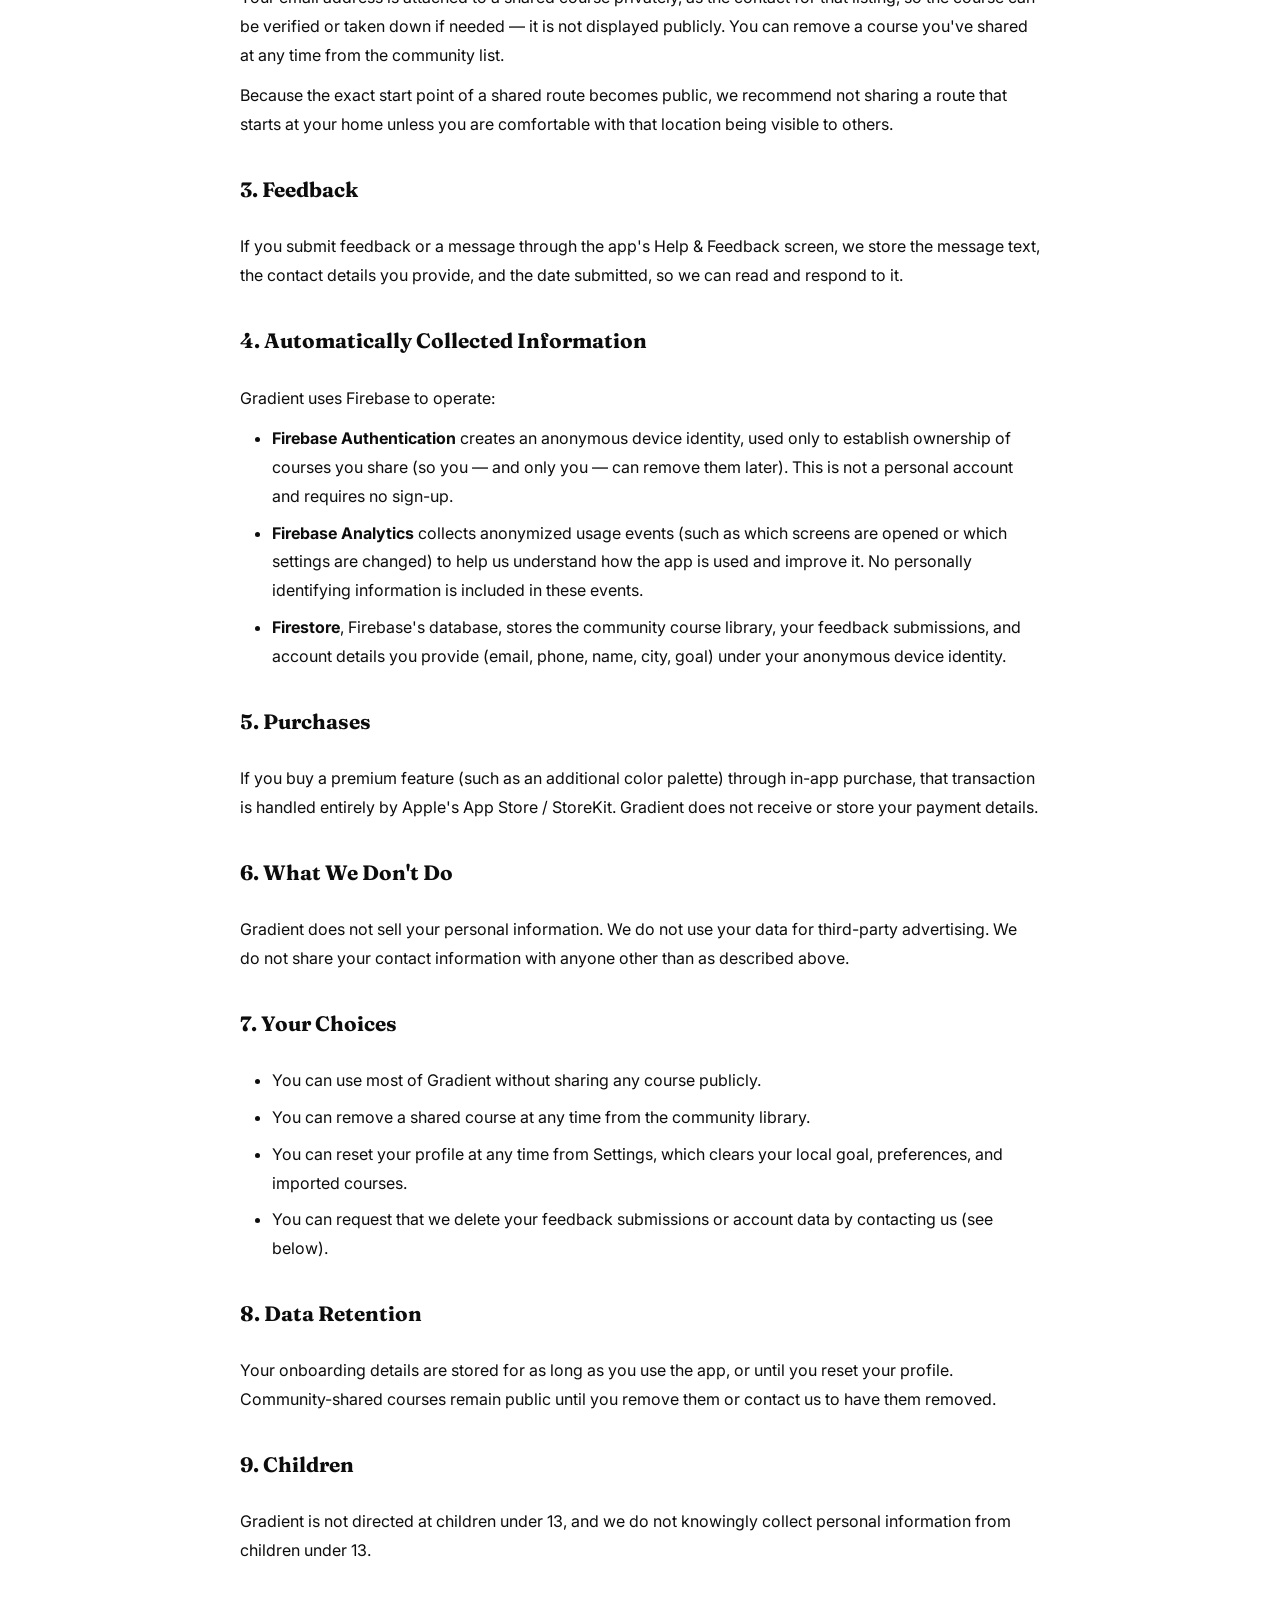
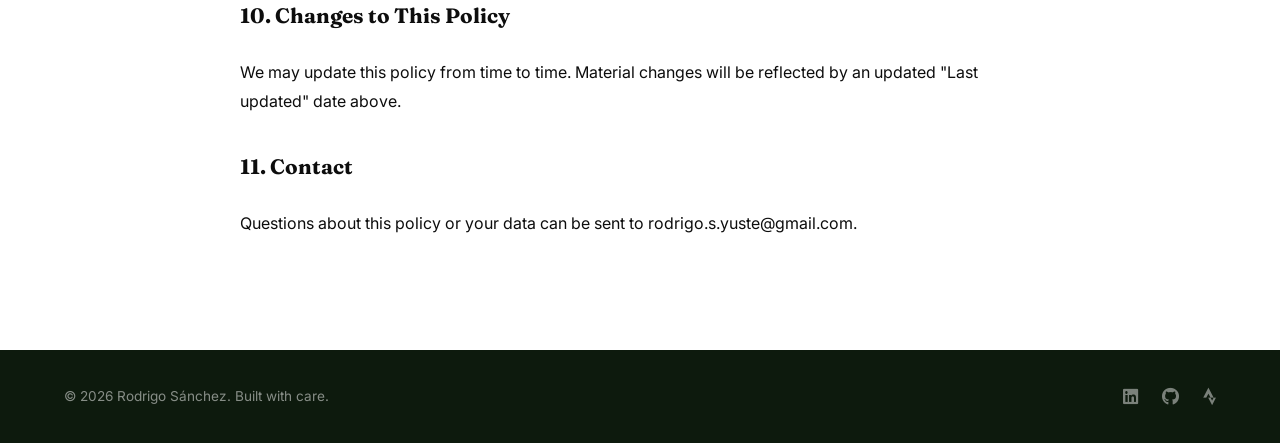
==== commit 44bbfc5b: "Update Gradient contact email" ====
--- a/gradient-privacy-policy/index.html
+++ b/gradient-privacy-policy/index.html
@@ -183,7 +183,7 @@
 
                 <div class="legal-section">
                     <h2>11. Contact</h2>
-                    <p>Questions about this policy or your data can be sent to <a href="mailto:hello@rodrisy.com">hello@rodrisy.com</a>.</p>
+                    <p>Questions about this policy or your data can be sent to <a href="mailto:rodrigo.s.yuste@gmail.com">rodrigo.s.yuste@gmail.com</a>.</p>
                 </div>
             </div>
         </div>
